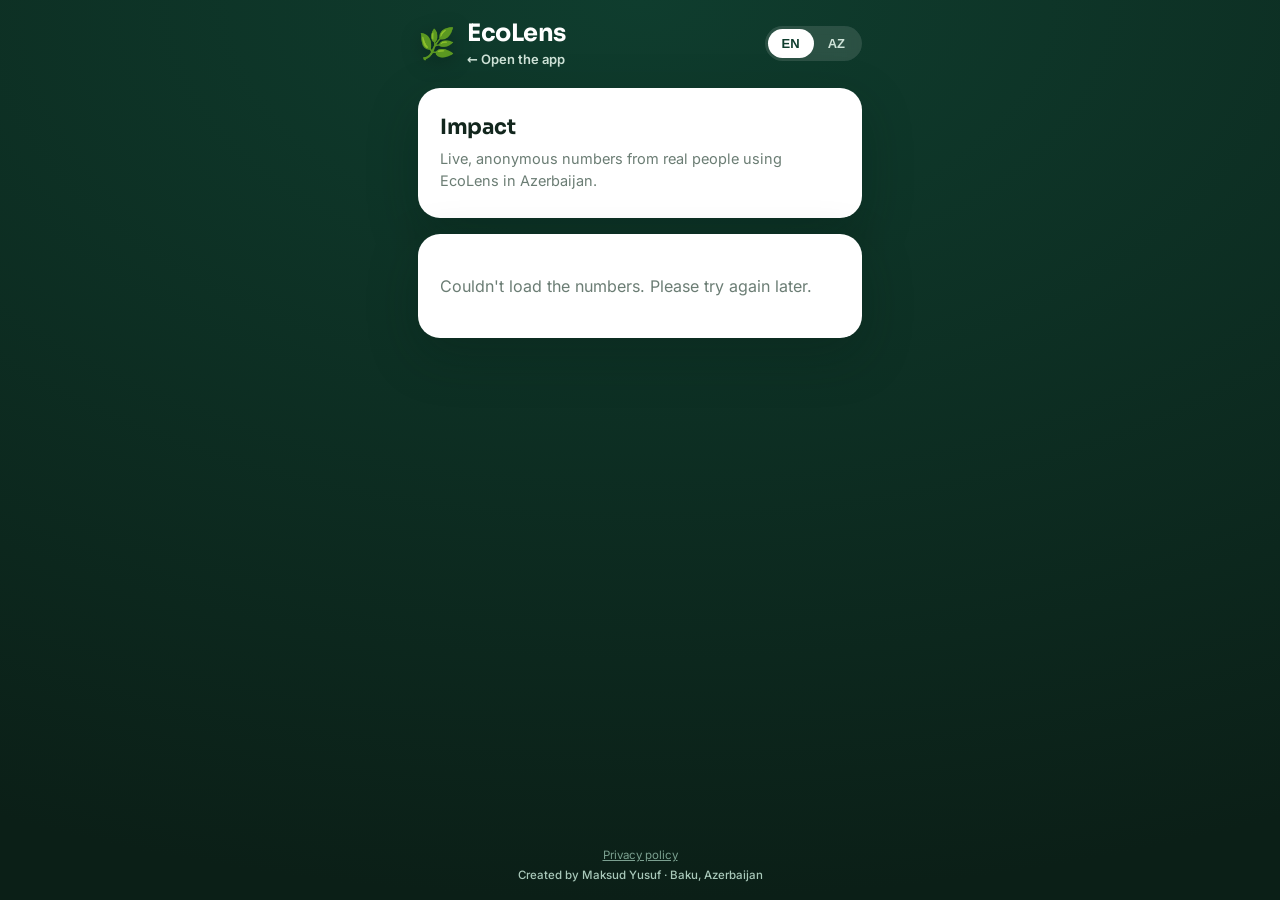
==== public/impact.html @ 8aae0c42 "EcoLens website (public files only; source is private)" ====
<!DOCTYPE html>
<html lang="en">
  <head>
    <meta charset="UTF-8" />
    <meta name="viewport" content="width=device-width, initial-scale=1.0, viewport-fit=cover" />
    <meta name="theme-color" content="#0f3d2e" />
    <title>EcoLens Impact</title>
    <meta
      name="description"
      content="Live, anonymous numbers from EcoLens, the AI waste-sorting assistant for Azerbaijan: items sorted, recycling rate and measured AI accuracy."
    />
    <link rel="icon" href="icons/favicon-32.png" sizes="32x32" />
    <link rel="stylesheet" href="fonts.css" />
    <link rel="stylesheet" href="styles.css" />
    <style>
      .back-link {
        color: #cfe3d8;
        font-size: 13px;
        font-weight: 600;
        text-decoration: none;
      }
      .back-link:hover {
        color: #fff;
      }
      .lead {
        font-size: 14.5px;
        line-height: 1.5;
        margin: 0;
      }
      .stat-grid {
        display: grid;
        grid-template-columns: 1fr 1fr;
        gap: 10px;
      }
      .stat {
        background: var(--card);
        border-radius: 18px;
        box-shadow: var(--shadow);
        padding: 16px 16px 14px;
        animation: rise 0.4s cubic-bezier(0.2, 0.7, 0.2, 1) both;
      }
      .stat-num {
        font-family: "Sora", sans-serif;
        font-size: 30px;
        font-weight: 700;
        letter-spacing: -0.8px;
        color: var(--green-deep);
        line-height: 1.1;
        font-variant-numeric: tabular-nums;
      }
      .stat-label {
        margin-top: 4px;
        font-size: 12.5px;
        color: var(--muted);
        line-height: 1.35;
      }
      .section-sub {
        font-size: 13px;
        color: var(--muted);
        margin: 0 0 14px;
        line-height: 1.45;
      }
      .big-acc {
        display: flex;
        align-items: baseline;
        gap: 10px;
        margin-bottom: 14px;
      }
      .big-acc .stat-num {
        font-size: 40px;
      }
      .hbar {
        display: grid;
        grid-template-columns: 112px 1fr 44px;
        align-items: center;
        gap: 10px;
        font-size: 13px;
        margin-bottom: 8px;
      }
      .hbar-label {
        white-space: nowrap;
        overflow: hidden;
        text-overflow: ellipsis;
      }
      .hbar-track {
        display: block;
        height: 10px;
        border-radius: 999px;
        background: var(--line);
        overflow: hidden;
      }
      .hbar-fill {
        display: block;
        height: 100%;
        border-radius: 999px;
        background: var(--green);
      }
      .hbar-val {
        text-align: right;
        color: var(--muted);
        font-variant-numeric: tabular-nums;
      }
      .months {
        display: flex;
        align-items: flex-end;
        gap: 8px;
        height: 150px;
        padding-top: 18px;
      }
      .month {
        flex: 1;
        display: flex;
        flex-direction: column;
        align-items: center;
        justify-content: flex-end;
        height: 100%;
        min-width: 0;
      }
      .month-bar {
        width: 100%;
        max-width: 44px;
        border-radius: 8px 8px 3px 3px;
        background: linear-gradient(180deg, var(--green), #0f7a4d);
        min-height: 3px;
      }
      .month-bar.zero {
        background: var(--line);
      }
      .month-n {
        font-size: 12px;
        font-weight: 600;
        margin-bottom: 4px;
        font-variant-numeric: tabular-nums;
      }
      .month-label {
        font-size: 11.5px;
        color: var(--muted);
        margin-top: 6px;
        white-space: nowrap;
      }
      .method {
        margin: 0;
        padding-left: 18px;
        font-size: 13.5px;
        line-height: 1.55;
      }
      .method li + li {
        margin-top: 6px;
      }
      .empty-note {
        margin: 0;
        padding: 11px 14px;
        border-radius: 12px;
        background: var(--amber-soft);
        color: var(--amber);
        font-size: 13px;
        font-weight: 500;
      }
      .cta {
        display: block;
        text-align: center;
        text-decoration: none;
        margin-top: 4px;
      }
      .in-app #backLink, .in-app #ctaLink { display: none !important; }
    </style>
    <script>
      // Opened from the iOS app (in its browser sheet): hide links back to the website.
      if (new URLSearchParams(location.search).has("app")) document.documentElement.classList.add("in-app");
    </script>
  </head>
  <body>
    <div class="app">
      <header class="topbar">
        <div class="brand">
          <span class="leaf" aria-hidden="true">🌿</span>
          <div>
            <h1>EcoLens</h1>
            <a class="back-link" id="backLink" href="./" data-i18n="back">← Open the app</a>
          </div>
        </div>
        <div class="lang-toggle" role="group" aria-label="Language">
          <button data-lang="en" class="active">EN</button>
          <button data-lang="az">AZ</button>
        </div>
      </header>

      <main>
        <section class="card">
          <h2 data-i18n="title">Impact</h2>
          <p class="lead muted" id="lead" data-i18n="lead">
            Live, anonymous numbers from real people using EcoLens in Azerbaijan.
          </p>
        </section>

        <div id="loading" class="card boot">
          <div class="spinner"></div>
          <p class="muted" data-i18n="loading">Loading…</p>
        </div>
        <div id="failed" class="card hidden">
          <p class="muted" data-i18n="failed">Couldn't load the numbers. Please try again later.</p>
        </div>

        <div id="content" class="hidden" style="display: flex; flex-direction: column; gap: 16px">
          <div class="stat-grid">
            <div class="stat"><div class="stat-num" id="sScans">–</div><div class="stat-label" data-i18n="s_scans">items sorted</div></div>
            <div class="stat"><div class="stat-num" id="sUsers">–</div><div class="stat-label" data-i18n="s_users">people using it</div></div>
            <div class="stat"><div class="stat-num" id="sRecycle">–</div><div class="stat-label" id="sRecycleLabel">sent to recycling</div></div>
            <div class="stat"><div class="stat-num" id="sHaz">–</div><div class="stat-label" data-i18n="s_haz">hazardous & e-waste items kept out of the normal bin</div></div>
          </div>

          <section class="card">
            <h2 data-i18n="acc_title">Is the AI right?</h2>
            <p class="section-sub" data-i18n="acc_sub">
              After every result, people answer “Was this right?”. That's how EcoLens measures its real-world accuracy.
            </p>
            <div id="accBody"></div>
          </section>

          <section class="card">
            <h2 data-i18n="cat_title">What people scan</h2>
            <p class="section-sub" data-i18n="cat_sub">Share of all items, by the category the AI chose.</p>
            <div id="cats"></div>
          </section>

          <section class="card">
            <h2 data-i18n="month_title">Scans per month</h2>
            <div class="months" id="months"></div>
          </section>

          <section class="card">
            <h2 data-i18n="how_title">How it works</h2>
            <ul class="method">
              <li id="howModel"></li>
              <li data-i18n="how_2">The answer is structured data (category, bin, prep steps, harm) in English and Azerbaijani, tuned for Azerbaijan's still-developing collection system.</li>
              <li data-i18n="how_3">Numbers exclude demo and test accounts. Accuracy is what users report; it isn't an expert audit.</li>
              <li data-i18n="how_4">Photos aren't stored. Only the item name, category and the user's rating are saved.</li>
            </ul>
          </section>

          <a class="btn primary cta" id="ctaLink" href="./" data-i18n="cta">Try EcoLens</a>
        </div>
      </main>

      <footer class="footer">
        <span id="since"></span>
        <a href="privacy.html" data-i18n="privacy">Privacy policy</a>
        <div style="margin-top: 6px; color: #a9c9ba; font-weight: 500" data-i18n="credit">Created by Maksud Yusuf · Baku, Azerbaijan</div>
      </footer>
    </div>

    <script src="config.js"></script>
    <script>
      const I18N = {
        en: {
          back: "← Open the app",
          title: "Impact",
          lead: "Live, anonymous numbers from real people using EcoLens in Azerbaijan.",
          loading: "Loading…",
          failed: "Couldn't load the numbers. Please try again later.",
          s_scans: "items sorted",
          s_users: "people using it",
          s_recycle: "sent to recycling ({n} items)",
          s_haz: "hazardous & e-waste items kept out of the normal bin",
          acc_title: "Is the AI right?",
          acc_sub: "After every result, people answer “Was this right?”. That's how EcoLens measures its real-world accuracy.",
          acc_label: "correct · rated results: {n}",
          acc_none: "No ratings yet. Use the app and tap 👍 or 👎 under a result to help measure accuracy.",
          acc_few: "Early estimate — ratings so far: {n}.",
          band_high: "AI ≥ 90% sure",
          band_medium: "AI 70–89% sure",
          band_low: "AI < 70% sure",
          cal_sub: "Accuracy by how confident the AI said it was:",
          cat_title: "What people scan",
          cat_sub: "Share of all items, by the category the AI chose.",
          month_title: "Scans per month",
          how_title: "How it works",
          how_1: "A photo is sent to Google's {model} with a prompt about Azerbaijan's recycling options.",
          how_2: "The answer is structured data (category, bin, prep steps, harm) in English and Azerbaijani, tuned for Azerbaijan's still-developing collection system.",
          how_3: "Numbers exclude demo and test accounts. Accuracy is what users report; it isn't an expert audit.",
          how_4: "Photos aren't stored. Only the item name, category and the user's rating are saved.",
          cta: "Try EcoLens",
          since: "Since {date} ·",
          privacy: "Privacy policy",
          credit: "Created by Maksud Yusuf · Baku, Azerbaijan",
        },
        az: {
          back: "← Tətbiqi aç",
          title: "Təsir",
          lead: "Azərbaycanda EcoLens-dən istifadə edən real insanlardan canlı, anonim rəqəmlər.",
          loading: "Yüklənir…",
          failed: "Rəqəmlər yüklənmədi. Zəhmət olmasa sonra yenidən cəhd et.",
          s_scans: "əşya ayrılıb",
          s_users: "istifadəçi",
          s_recycle: "təkrar emala göndərilib ({n} əşya)",
          s_haz: "təhlükəli və elektron tullantı adi qutudan uzaq tutulub",
          acc_title: "Süni intellekt düz deyirmi?",
          acc_sub: "Hər nəticədən sonra insanlar “Bu düzgündür?” sualına cavab verir. EcoLens real dəqiqliyini belə ölçür.",
          acc_label: "düzgün, {n} qiymətləndirilmiş nəticədən",
          acc_none: "Hələ qiymət yoxdur. Tətbiqdə nəticənin altındakı 👍 və ya 👎 düyməsinə toxunaraq dəqiqliyi ölçməyə kömək et.",
          acc_few: "İlkin təxmin: hələlik cəmi {n} qiymət var.",
          band_high: "Sİ ≥ 90% əmin",
          band_medium: "Sİ 70–89% əmin",
          band_low: "Sİ < 70% əmin",
          cal_sub: "Sİ-nin özünün dediyi əminliyə görə dəqiqlik:",
          cat_title: "İnsanlar nə tarayır",
          cat_sub: "Bütün əşyaların payı, Sİ-nin seçdiyi kateqoriyaya görə.",
          month_title: "Aylıq taramalar",
          how_title: "Necə işləyir",
          how_1: "Şəkil Azərbaycanın təkrar emal imkanları haqqında təlimatla birlikdə Google-un {model} modelinə göndərilir.",
          how_2: "Cavab ingilis və Azərbaycan dillərində strukturlaşdırılmış məlumatdır (kateqoriya, qutu, hazırlıq, zərər) və Azərbaycanın inkişaf edən toplama sisteminə uyğunlaşdırılıb.",
          how_3: "Rəqəmlərə demo və test hesabları daxil deyil. Dəqiqlik istifadəçilərin bildirdiyidir, ekspert auditi deyil.",
          how_4: "Şəkillər saxlanmır. Yalnız əşyanın adı, kateqoriyası və istifadəçinin qiyməti saxlanılır.",
          cta: "EcoLens-i sına",
          since: "{date} tarixindən ·",
          privacy: "Məxfilik siyasəti",
          credit: "Müəllif: Maksud Yusuf · Bakı, Azərbaycan",
        },
      };
      const CATS = {
        plastic: { emoji: "🧴", color: "#d9b92b", en: "Plastic", az: "Plastik" },
        paper: { emoji: "📄", color: "#4a9df0", en: "Paper & card", az: "Kağız və karton" },
        glass: { emoji: "🍶", color: "#3fbf9c", en: "Glass", az: "Şüşə" },
        metal: { emoji: "🥫", color: "#8794a1", en: "Metal", az: "Metal" },
        organic: { emoji: "🍎", color: "#7bbf3f", en: "Organic", az: "Üzvi" },
        "e-waste": { emoji: "🔌", color: "#b06bd6", en: "E-waste", az: "Elektron" },
        hazardous: { emoji: "☣️", color: "#e0774a", en: "Hazardous", az: "Təhlükəli" },
        textile: { emoji: "👕", color: "#d66b9e", en: "Textile", az: "Tekstil" },
        "general-waste": { emoji: "🗑️", color: "#8a9a91", en: "General waste", az: "Ümumi tullantı" },
      };

      const params = new URLSearchParams(location.search);
      let lang = params.get("lang") === "az" ? "az" : "en";
      let stats = null;
      const $ = (id) => document.getElementById(id);
      const t = (k, vars = {}) =>
        Object.entries(vars).reduce((s, [k2, v]) => s.replace(`{${k2}}`, v), I18N[lang][k] || k);
      const esc = (s) =>
        String(s).replace(/[&<>"']/g, (c) => ({ "&": "&amp;", "<": "&lt;", ">": "&gt;", '"': "&quot;", "'": "&#39;" })[c]);
      const nf = () => new Intl.NumberFormat(lang === "az" ? "az" : "en");
      const pct = (a, b) => (b ? Math.round((a / b) * 100) : 0);
      // Many browsers ship no Azerbaijani date names, so spell them out.
      const AZ_MONTHS = ["yanvar", "fevral", "mart", "aprel", "may", "iyun", "iyul", "avqust", "sentyabr", "oktyabr", "noyabr", "dekabr"];
      const monthShort = (d) =>
        lang === "az"
          ? ["yan", "fev", "mar", "apr", "may", "iyn", "iyl", "avq", "sen", "okt", "noy", "dek"][d.getUTCMonth()]
          : d.toLocaleDateString("en", { month: "short", timeZone: "UTC" });
      const fullDate = (d) =>
        lang === "az"
          ? `${d.getDate()} ${AZ_MONTHS[d.getMonth()]} ${d.getFullYear()}`
          : d.toLocaleDateString("en", { year: "numeric", month: "long", day: "numeric" });

      function applyLang() {
        document.documentElement.lang = lang;
        document.querySelectorAll("[data-i18n]").forEach((el) => {
          el.textContent = t(el.dataset.i18n);
        });
        document.querySelectorAll(".lang-toggle button").forEach((b) =>
          b.classList.toggle("active", b.dataset.lang === lang)
        );
        $("backLink").href = $("ctaLink").href = lang === "az" ? "./?lang=az" : "./";
        if (stats) render();
      }
      document.querySelectorAll(".lang-toggle button").forEach((b) =>
        b.addEventListener("click", () => {
          lang = b.dataset.lang;
          applyLang();
        })
      );

      function hbar(label, value, total, color, valText) {
        const w = total ? Math.max(2, (value / total) * 100) : 0;
        return `<div class="hbar">
          <span class="hbar-label">${label}</span>
          <span class="hbar-track"><span class="hbar-fill" style="width:${w}%;background:${color}"></span></span>
          <span class="hbar-val">${valText}</span>
        </div>`;
      }

      function render() {
        const s = stats;
        const n = nf();
        $("sScans").textContent = n.format(s.scans);
        $("sUsers").textContent = n.format(s.users);
        $("sRecycle").textContent = pct(s.recyclable, s.scans) + "%";
        $("sRecycleLabel").textContent = t("s_recycle", { n: n.format(s.recyclable) });
        $("sHaz").textContent = n.format(s.hazardous);

        // Accuracy from user feedback, plus calibration by confidence band.
        const rated = s.feedback.correct + s.feedback.wrong;
        let acc = "";
        if (!rated) {
          acc = `<p class="empty-note">${t("acc_none")}</p>`;
        } else {
          acc = `<div class="big-acc"><span class="stat-num">${pct(s.feedback.correct, rated)}%</span>
            <span class="muted">${t("acc_label", { n: n.format(rated) })}</span></div>`;
          if (rated < 30) acc += `<p class="empty-note">${t("acc_few", { n: rated })}</p>`;
          if (s.calibration.length) {
            const order = { high: 0, medium: 1, low: 2 };
            acc += `<p class="section-sub" style="margin-top:14px">${t("cal_sub")}</p>`;
            acc += [...s.calibration]
              .sort((a, b) => order[a.band] - order[b.band])
              .map((c) =>
                hbar(t("band_" + c.band), c.correct, c.rated, "var(--green)", `${pct(c.correct, c.rated)}%`)
              )
              .join("");
          }
        }
        $("accBody").innerHTML = acc;

        // Categories, biggest first.
        const cats = Object.entries(s.categories).sort((a, b) => b[1] - a[1]);
        $("cats").innerHTML = cats
          .map(([k, v]) => {
            const m = CATS[k] || CATS["general-waste"];
            return hbar(`${m.emoji} ${esc(m[lang])}`, v, s.scans, m.color, `${pct(v, s.scans)}%`);
          })
          .join("");

        // Monthly activity (CSS bars).
        const max = Math.max(1, ...s.monthly.map((m) => m.n));
        $("months").innerHTML = s.monthly
          .map((m) => {
            const [y, mo] = m.month.split("-").map(Number);
            const label = monthShort(new Date(Date.UTC(y, mo - 1, 1)));
            const h = m.n ? Math.max(4, (m.n / max) * 100) : 2;
            return `<div class="month">
              <span class="month-n">${m.n}</span>
              <span class="month-bar ${m.n ? "" : "zero"}" style="height:${h}%"></span>
              <span class="month-label">${esc(label)}</span>
            </div>`;
          })
          .join("");

        $("howModel").textContent = t("how_1", { model: modelName(s.model) });
        $("since").textContent = s.since
          ? t("since", { date: fullDate(new Date(s.since)) })
          : "";
      }

      // "gemini-3.6-flash" → "Gemini 3.6 Flash"
      function modelName(id) {
        return String(id || "Gemini")
          .split("-")
          .map((w) => w.charAt(0).toUpperCase() + w.slice(1))
          .join(" ");
      }

      async function load() {
        try {
          const r = await fetch(window.ECOLENS.apiBase + "/stats");
          if (!r.ok) throw new Error("stats " + r.status);
          stats = await r.json();
          render();
          $("loading").classList.add("hidden");
          $("content").classList.remove("hidden");
        } catch (e) {
          $("loading").classList.add("hidden");
          $("failed").classList.remove("hidden");
        }
      }

      applyLang();
      load();
    </script>
  </body>
</html>
---- public/fonts.css ----
/* Self-hosted fonts (from @fontsource) so the app draws instantly, offline and
   inside the iOS app, without waiting on Google Fonts. Latin + Latin Extended
   cover English and Azerbaijani (ə, ğ, ı, ş …). */
@font-face {
  font-family: "Sora";
  font-style: normal;
  font-display: swap;
  font-weight: 500;
  src: url(fonts/sora-latin-ext-500-normal.woff2) format("woff2");
  unicode-range: U+0100-02BA,U+02BD-02C5,U+02C7-02CC,U+02CE-02D7,U+02DD-02FF,U+0304,U+0308,U+0329,U+1D00-1DBF,U+1E00-1E9F,U+1EF2-1EFF,U+2020,U+20A0-20AB,U+20AD-20C0,U+2113,U+2C60-2C7F,U+A720-A7FF;
}
@font-face {
  font-family: "Sora";
  font-style: normal;
  font-display: swap;
  font-weight: 500;
  src: url(fonts/sora-latin-500-normal.woff2) format("woff2");
  unicode-range: U+0000-00FF,U+0131,U+0152-0153,U+02BB-02BC,U+02C6,U+02DA,U+02DC,U+0304,U+0308,U+0329,U+2000-206F,U+20AC,U+2122,U+2191,U+2193,U+2212,U+2215,U+FEFF,U+FFFD;
}
@font-face {
  font-family: "Sora";
  font-style: normal;
  font-display: swap;
  font-weight: 600;
  src: url(fonts/sora-latin-ext-600-normal.woff2) format("woff2");
  unicode-range: U+0100-02BA,U+02BD-02C5,U+02C7-02CC,U+02CE-02D7,U+02DD-02FF,U+0304,U+0308,U+0329,U+1D00-1DBF,U+1E00-1E9F,U+1EF2-1EFF,U+2020,U+20A0-20AB,U+20AD-20C0,U+2113,U+2C60-2C7F,U+A720-A7FF;
}
@font-face {
  font-family: "Sora";
  font-style: normal;
  font-display: swap;
  font-weight: 600;
  src: url(fonts/sora-latin-600-normal.woff2) format("woff2");
  unicode-range: U+0000-00FF,U+0131,U+0152-0153,U+02BB-02BC,U+02C6,U+02DA,U+02DC,U+0304,U+0308,U+0329,U+2000-206F,U+20AC,U+2122,U+2191,U+2193,U+2212,U+2215,U+FEFF,U+FFFD;
}
@font-face {
  font-family: "Sora";
  font-style: normal;
  font-display: swap;
  font-weight: 700;
  src: url(fonts/sora-latin-ext-700-normal.woff2) format("woff2");
  unicode-range: U+0100-02BA,U+02BD-02C5,U+02C7-02CC,U+02CE-02D7,U+02DD-02FF,U+0304,U+0308,U+0329,U+1D00-1DBF,U+1E00-1E9F,U+1EF2-1EFF,U+2020,U+20A0-20AB,U+20AD-20C0,U+2113,U+2C60-2C7F,U+A720-A7FF;
}
@font-face {
  font-family: "Sora";
  font-style: normal;
  font-display: swap;
  font-weight: 700;
  src: url(fonts/sora-latin-700-normal.woff2) format("woff2");
  unicode-range: U+0000-00FF,U+0131,U+0152-0153,U+02BB-02BC,U+02C6,U+02DA,U+02DC,U+0304,U+0308,U+0329,U+2000-206F,U+20AC,U+2122,U+2191,U+2193,U+2212,U+2215,U+FEFF,U+FFFD;
}
@font-face {
  font-family: "Inter";
  font-style: normal;
  font-display: swap;
  font-weight: 400;
  src: url(fonts/inter-latin-ext-400-normal.woff2) format("woff2");
  unicode-range: U+0100-02BA,U+02BD-02C5,U+02C7-02CC,U+02CE-02D7,U+02DD-02FF,U+0304,U+0308,U+0329,U+1D00-1DBF,U+1E00-1E9F,U+1EF2-1EFF,U+2020,U+20A0-20AB,U+20AD-20C0,U+2113,U+2C60-2C7F,U+A720-A7FF;
}
@font-face {
  font-family: "Inter";
  font-style: normal;
  font-display: swap;
  font-weight: 400;
  src: url(fonts/inter-latin-400-normal.woff2) format("woff2");
  unicode-range: U+0000-00FF,U+0131,U+0152-0153,U+02BB-02BC,U+02C6,U+02DA,U+02DC,U+0304,U+0308,U+0329,U+2000-206F,U+20AC,U+2122,U+2191,U+2193,U+2212,U+2215,U+FEFF,U+FFFD;
}
@font-face {
  font-family: "Inter";
  font-style: normal;
  font-display: swap;
  font-weight: 500;
  src: url(fonts/inter-latin-ext-500-normal.woff2) format("woff2");
  unicode-range: U+0100-02BA,U+02BD-02C5,U+02C7-02CC,U+02CE-02D7,U+02DD-02FF,U+0304,U+0308,U+0329,U+1D00-1DBF,U+1E00-1E9F,U+1EF2-1EFF,U+2020,U+20A0-20AB,U+20AD-20C0,U+2113,U+2C60-2C7F,U+A720-A7FF;
}
@font-face {
  font-family: "Inter";
  font-style: normal;
  font-display: swap;
  font-weight: 500;
  src: url(fonts/inter-latin-500-normal.woff2) format("woff2");
  unicode-range: U+0000-00FF,U+0131,U+0152-0153,U+02BB-02BC,U+02C6,U+02DA,U+02DC,U+0304,U+0308,U+0329,U+2000-206F,U+20AC,U+2122,U+2191,U+2193,U+2212,U+2215,U+FEFF,U+FFFD;
}
@font-face {
  font-family: "Inter";
  font-style: normal;
  font-display: swap;
  font-weight: 600;
  src: url(fonts/inter-latin-ext-600-normal.woff2) format("woff2");
  unicode-range: U+0100-02BA,U+02BD-02C5,U+02C7-02CC,U+02CE-02D7,U+02DD-02FF,U+0304,U+0308,U+0329,U+1D00-1DBF,U+1E00-1E9F,U+1EF2-1EFF,U+2020,U+20A0-20AB,U+20AD-20C0,U+2113,U+2C60-2C7F,U+A720-A7FF;
}
@font-face {
  font-family: "Inter";
  font-style: normal;
  font-display: swap;
  font-weight: 600;
  src: url(fonts/inter-latin-600-normal.woff2) format("woff2");
  unicode-range: U+0000-00FF,U+0131,U+0152-0153,U+02BB-02BC,U+02C6,U+02DA,U+02DC,U+0304,U+0308,U+0329,U+2000-206F,U+20AC,U+2122,U+2191,U+2193,U+2212,U+2215,U+FEFF,U+FFFD;
}
---- public/styles.css ----
:root {
  --bg: #0b1f17;
  --bg-grad-1: #0f3d2e;
  --bg-grad-2: #0b1f17;
  --card: #ffffff;
  --ink: #12261d;
  --muted: #6b7d74;
  --line: #e4ece7;
  --green: #17915f;
  --green-deep: #0f3d2e;
  --green-soft: #e8f6ef;
  --amber: #c9821a;
  --amber-soft: #fdf1de;
  --red: #c14444;
  --red-soft: #fbe9e9;
  --radius: 22px;
  --shadow: 0 18px 50px rgba(6, 30, 20, 0.28);
}

* {
  box-sizing: border-box;
}

html,
body {
  margin: 0;
  min-height: 100%;
}

body {
  font-family: "Inter", system-ui, -apple-system, sans-serif;
  color: var(--ink);
  background: radial-gradient(120% 100% at 50% 0%, var(--bg-grad-1), var(--bg-grad-2));
  background-attachment: fixed;
  -webkit-font-smoothing: antialiased;
}

.app {
  max-width: 480px;
  margin: 0 auto;
  min-height: 100dvh;
  display: flex;
  flex-direction: column;
  padding: calc(env(safe-area-inset-top) + 18px) 18px calc(env(safe-area-inset-bottom) + 18px);
}

/* Top bar */
.topbar {
  display: flex;
  align-items: center;
  justify-content: space-between;
  gap: 12px;
  margin-bottom: 20px;
}

.brand {
  display: flex;
  align-items: center;
  gap: 12px;
}

.leaf {
  font-size: 30px;
  filter: drop-shadow(0 4px 10px rgba(0, 0, 0, 0.3));
}

.brand h1 {
  font-family: "Sora", sans-serif;
  font-size: 24px;
  font-weight: 700;
  letter-spacing: -0.5px;
  margin: 0;
  color: #fff;
}

.tagline {
  margin: 2px 0 0;
  font-size: 12.5px;
  color: #a9c9ba;
}

.lang-toggle {
  display: flex;
  background: rgba(255, 255, 255, 0.12);
  border-radius: 999px;
  padding: 3px;
  backdrop-filter: blur(6px);
}

.lang-toggle button {
  border: 0;
  background: transparent;
  color: #cfe3d8;
  font-weight: 600;
  font-size: 13px;
  padding: 7px 14px;
  border-radius: 999px;
  cursor: pointer;
  transition: all 0.2s ease;
}

.lang-toggle button.active {
  background: #fff;
  color: var(--green-deep);
}

main {
  flex: 1;
  display: flex;
  flex-direction: column;
  gap: 16px;
}

/* Cards */
.card {
  background: var(--card);
  border-radius: var(--radius);
  box-shadow: var(--shadow);
  padding: 26px 22px;
  animation: rise 0.4s cubic-bezier(0.2, 0.7, 0.2, 1) both;
}

@keyframes rise {
  from {
    opacity: 0;
    transform: translateY(14px);
  }
}

.hidden {
  display: none !important;
}

.muted {
  color: var(--muted);
}

h2 {
  font-family: "Sora", sans-serif;
  font-size: 21px;
  margin: 0 0 8px;
  letter-spacing: -0.3px;
}

/* Capture card */
.capture {
  text-align: center;
}

.capture-illustration {
  font-size: 46px;
  margin-bottom: 8px;
}

.capture p {
  font-size: 14.5px;
  line-height: 1.5;
  margin: 0 0 22px;
}

.capture-actions {
  display: flex;
  flex-direction: column;
  gap: 10px;
}

/* Buttons */
.btn {
  border: 0;
  border-radius: 14px;
  padding: 15px 18px;
  font-family: "Inter", sans-serif;
  font-size: 15px;
  font-weight: 600;
  cursor: pointer;
  transition: transform 0.12s ease, box-shadow 0.2s ease, background 0.2s ease;
}

.btn:active {
  transform: scale(0.98);
}

.btn.primary {
  background: linear-gradient(135deg, var(--green), #0f7a4d);
  color: #fff;
  box-shadow: 0 10px 24px rgba(23, 145, 95, 0.35);
}

.btn.ghost {
  background: var(--green-soft);
  color: var(--green-deep);
}

.btn[disabled] {
  opacity: 0.6;
  cursor: default;
}

/* Preview */
.preview-image-wrap {
  position: relative;
  border-radius: 16px;
  overflow: hidden;
  background: #eef2f0;
  aspect-ratio: 4 / 3;
  margin-bottom: 16px;
}

.preview-image-wrap img {
  width: 100%;
  height: 100%;
  object-fit: cover;
  display: block;
}

.preview-actions {
  display: flex;
  gap: 10px;
}

.preview-actions .btn {
  flex: 1;
}

/* Scan overlay */
.scan-overlay {
  position: absolute;
  inset: 0;
  background: rgba(9, 32, 22, 0.55);
  backdrop-filter: blur(2px);
  display: flex;
  flex-direction: column;
  align-items: center;
  justify-content: center;
  gap: 14px;
}

.scan-line {
  position: absolute;
  left: 0;
  right: 0;
  height: 3px;
  background: linear-gradient(90deg, transparent, #4be8a5, transparent);
  box-shadow: 0 0 14px #4be8a5;
  animation: scan 1.6s ease-in-out infinite;
}

@keyframes scan {
  0%,
  100% {
    top: 8%;
  }
  50% {
    top: 92%;
  }
}

.scan-text {
  color: #eafff5;
  font-weight: 600;
  font-size: 14px;
  letter-spacing: 0.3px;
  z-index: 1;
}

/* Result */
.result-head {
  display: flex;
  align-items: flex-start;
  justify-content: space-between;
  gap: 12px;
  margin-bottom: 16px;
}

.result-title h2 {
  margin-bottom: 3px;
}

.result-material {
  font-size: 13.5px;
  color: var(--muted);
}

.badge {
  flex-shrink: 0;
  display: inline-flex;
  align-items: center;
  gap: 6px;
  padding: 8px 13px;
  border-radius: 999px;
  font-size: 12.5px;
  font-weight: 700;
  white-space: nowrap;
}

.badge.recyclable {
  background: var(--green-soft);
  color: var(--green);
}

.badge.not {
  background: var(--red-soft);
  color: var(--red);
}

.cat-strip {
  display: flex;
  align-items: center;
  gap: 10px;
  padding: 12px 14px;
  border-radius: 14px;
  margin-bottom: 16px;
  font-weight: 600;
  font-size: 14px;
}

.cat-emoji {
  font-size: 22px;
}

.rows {
  display: flex;
  flex-direction: column;
  gap: 14px;
}

.row {
  display: flex;
  gap: 12px;
  align-items: flex-start;
}

.row-icon {
  flex-shrink: 0;
  width: 34px;
  height: 34px;
  border-radius: 10px;
  display: grid;
  place-items: center;
  font-size: 17px;
  background: var(--green-soft);
}

.row-body h3 {
  margin: 0 0 3px;
  font-size: 12px;
  text-transform: uppercase;
  letter-spacing: 0.6px;
  color: var(--muted);
  font-weight: 600;
}

.row-body p {
  margin: 0;
  font-size: 14.5px;
  line-height: 1.45;
}

.row.tip .row-icon {
  background: var(--amber-soft);
}

.row.harm .row-icon {
  background: var(--red-soft);
}

.row.note .row-icon {
  background: #eaf1fb;
}

.az-note {
  margin-top: 16px;
  padding: 13px 15px;
  border-radius: 14px;
  background: linear-gradient(135deg, #f4faf7, #eef6f1);
  border: 1px solid var(--line);
  font-size: 13.5px;
  line-height: 1.5;
  display: flex;
  gap: 9px;
}

.az-note .flag {
  font-size: 17px;
}

.confidence {
  margin-top: 14px;
  font-size: 12px;
  color: var(--muted);
  display: flex;
  align-items: center;
  gap: 8px;
}

.confidence .bar {
  flex: 1;
  height: 5px;
  border-radius: 999px;
  background: var(--line);
  overflow: hidden;
}

.confidence .bar span {
  display: block;
  height: 100%;
  background: var(--green);
  border-radius: 999px;
}

.result-footer {
  margin-top: 18px;
}

.result-footer .btn {
  width: 100%;
}

.low-conf {
  margin-top: 12px;
  padding: 11px 14px;
  border-radius: 12px;
  background: var(--amber-soft);
  color: var(--amber);
  font-size: 13px;
  font-weight: 500;
}

/* Nothing identifiable in the photo */
.nothing-found {
  text-align: center;
}
.nothing-found p {
  font-size: 14.5px;
  line-height: 1.5;
  margin: 0;
}

/* Error */
.error {
  text-align: center;
}

.error p {
  font-size: 14.5px;
  margin: 0 0 16px;
  color: var(--red);
}

/* User bar */
.userbar {
  display: flex;
  align-items: center;
  justify-content: space-between;
  gap: 10px;
  margin: -6px 0 16px;
  padding: 0 4px;
}
.user-email {
  color: #a9c9ba;
  font-size: 13px;
  overflow: hidden;
  text-overflow: ellipsis;
  white-space: nowrap;
}
.userbar-actions {
  display: flex;
  gap: 14px;
  flex-shrink: 0;
}
.link-btn {
  border: 0;
  background: transparent;
  color: #cfe3d8;
  font-family: inherit;
  font-size: 13px;
  font-weight: 600;
  cursor: pointer;
  padding: 0;
}
.link-btn:hover {
  color: #fff;
}
.link-btn.center {
  display: block;
  margin: 16px auto 0;
  color: var(--green);
}

/* Boot spinner */
.boot {
  text-align: center;
}
.spinner {
  width: 30px;
  height: 30px;
  margin: 0 auto 12px;
  border: 3px solid var(--line);
  border-top-color: var(--green);
  border-radius: 50%;
  animation: spin 0.8s linear infinite;
}
@keyframes spin {
  to {
    transform: rotate(360deg);
  }
}

/* Auth */
.auth {
  text-align: center;
}
.auth-form {
  display: flex;
  flex-direction: column;
  gap: 10px;
  margin-top: 18px;
}
.field {
  width: 100%;
  border: 1.5px solid var(--line);
  border-radius: 14px;
  padding: 14px 16px;
  font-family: inherit;
  font-size: 15px;
  color: var(--ink);
  background: #fff;
  outline: none;
}
.field:focus {
  border-color: var(--green);
}
.auth-error {
  margin: 2px 0;
  font-size: 13px;
  color: var(--red);
  text-align: left;
}
.auth-error.info {
  color: var(--green);
}

/* History */
.history-head {
  display: flex;
  align-items: center;
  justify-content: space-between;
  margin-bottom: 14px;
}
.history-head h2 {
  margin: 0;
}
.history-head .link-btn {
  color: var(--green);
}
.history-list {
  display: flex;
  flex-direction: column;
  gap: 8px;
}
.history-item {
  display: flex;
  align-items: center;
  gap: 12px;
  padding: 12px 14px;
  border-radius: 14px;
  background: var(--green-soft);
}
.history-emoji {
  font-size: 22px;
}
.history-body {
  flex: 1;
  min-width: 0;
}
.history-name {
  font-size: 14.5px;
  font-weight: 600;
  color: var(--ink);
  white-space: nowrap;
  overflow: hidden;
  text-overflow: ellipsis;
}
.history-meta {
  font-size: 12.5px;
  color: var(--muted);
}
.history-badge {
  font-size: 16px;
  flex-shrink: 0;
}

/* Personal impact (History) */
.my-impact {
  margin: -4px 0 14px;
  padding: 11px 14px;
  border-radius: 12px;
  background: linear-gradient(135deg, #f4faf7, #eef6f1);
  border: 1px solid var(--line);
  font-size: 13px;
  line-height: 1.45;
  color: var(--green-deep);
  font-weight: 500;
}

/* "Was this right?" feedback */
.feedback {
  margin-top: 16px;
  padding: 12px 14px;
  border-radius: 14px;
  border: 1px dashed var(--line);
  display: flex;
  flex-wrap: wrap;
  align-items: center;
  justify-content: space-between;
  gap: 10px;
  font-size: 13.5px;
}
.fb-q {
  font-weight: 600;
}
.fb-actions {
  display: flex;
  gap: 8px;
}
.fb-btn {
  border: 1.5px solid var(--line);
  background: #fff;
  border-radius: 999px;
  padding: 7px 14px;
  font-family: inherit;
  font-size: 13px;
  font-weight: 600;
  color: var(--ink);
  cursor: pointer;
}
.fb-btn:hover {
  border-color: var(--green);
}
.fb-form {
  display: flex;
  gap: 8px;
  width: 100%;
}
.fb-form .field {
  flex: 1;
  min-width: 0;
  padding: 10px 12px;
  font-size: 14px;
}
.fb-form .btn {
  padding: 10px 16px;
  font-size: 14px;
}
.fb-thanks {
  margin: 0;
  color: var(--green);
  font-weight: 500;
}
.fb-error {
  margin: 0;
  width: 100%;
  color: var(--red);
  font-size: 12.5px;
}

/* Account (delete) */
.account-zone {
  margin-top: 18px;
  padding-top: 14px;
  border-top: 1px solid var(--line);
  text-align: center;
}
.link-btn.danger {
  color: var(--red);
}
.footer a {
  color: inherit;
}

/* Map */
.map-status {
  font-size: 13px;
  margin: 2px 0 12px;
}
.map-canvas {
  width: 100%;
  height: 360px;
  border: 0;
  border-radius: 14px;
  background: #eef2f0;
  display: block;
}

.quota {
  margin: 16px 0 0;
  font-size: 13px;
  color: var(--muted);
  min-height: 18px;
}

.quota.quota-empty {
  color: var(--amber);
  font-weight: 600;
}

/* Footer */
.footer .credit {
  margin-top: 6px;
  color: #a9c9ba;
  font-weight: 500;
}
.footer {
  text-align: center;
  margin-top: 20px;
  font-size: 11.5px;
  color: #7ba090;
}

/* iOS app: behave like an app, not a web page — no text selection, long-press
   callouts or grey tap flashes (text fields stay editable). */
html.native {
  -webkit-user-select: none;
  user-select: none;
  -webkit-touch-callout: none;
  -webkit-tap-highlight-color: transparent;
}
html.native input,
html.native textarea {
  -webkit-user-select: text;
  user-select: text;
}
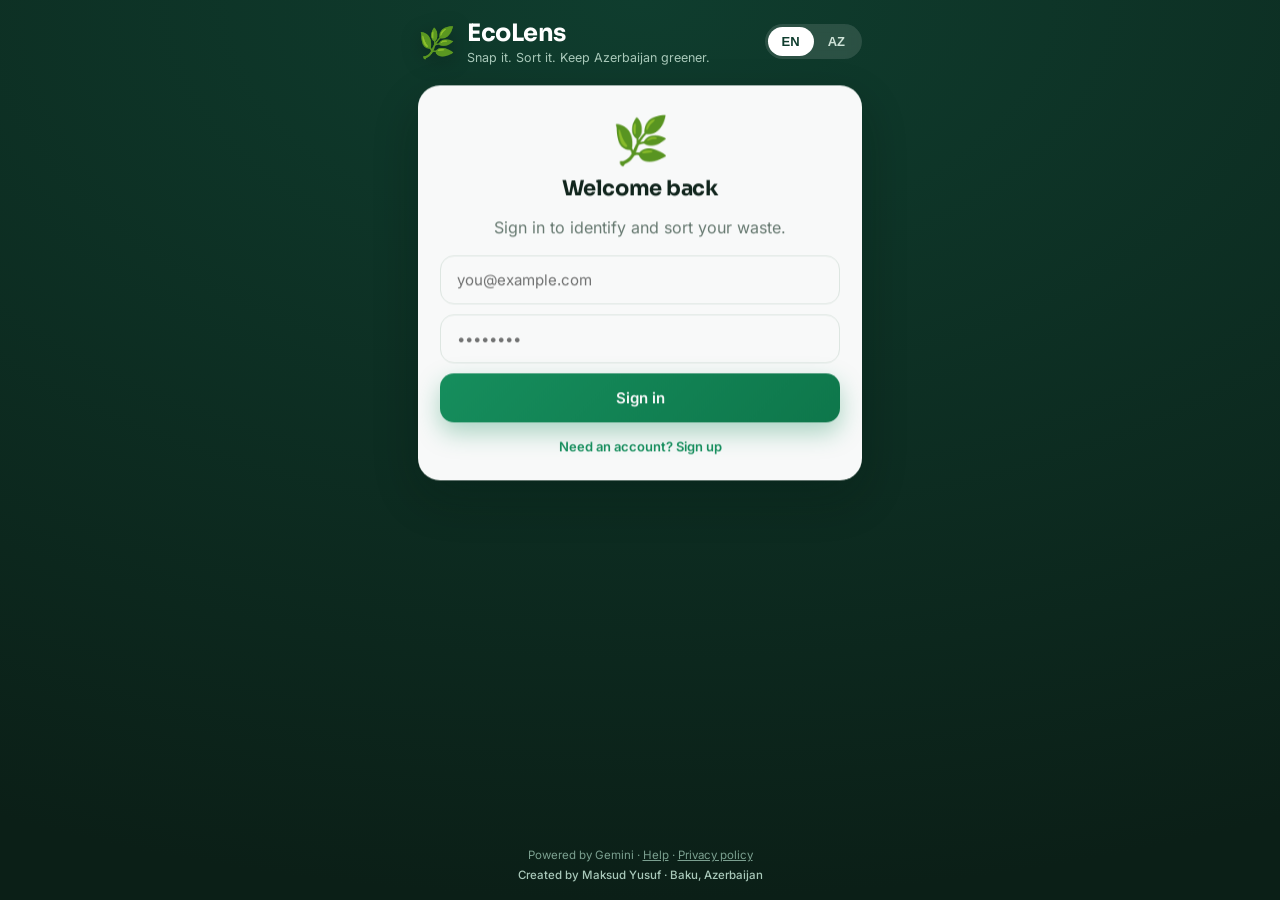
==== commit c6c8cc87: "Update website (2026-11-12)" ====
--- a/public/impact.html
+++ b/public/impact.html
@@ -1,467 +1,11 @@
 <!DOCTYPE html>
 <html lang="en">
   <head>
-    <meta charset="UTF-8" />
-    <meta name="viewport" content="width=device-width, initial-scale=1.0, viewport-fit=cover" />
-    <meta name="theme-color" content="#0f3d2e" />
-    <title>EcoLens Impact</title>
-    <meta
-      name="description"
-      content="Live, anonymous numbers from EcoLens, the AI waste-sorting assistant for Azerbaijan: items sorted, recycling rate and measured AI accuracy."
-    />
-    <link rel="icon" href="icons/favicon-32.png" sizes="32x32" />
-    <link rel="stylesheet" href="fonts.css" />
-    <link rel="stylesheet" href="styles.css" />
-    <style>
-      .back-link {
-        color: #cfe3d8;
-        font-size: 13px;
-        font-weight: 600;
-        text-decoration: none;
-      }
-      .back-link:hover {
-        color: #fff;
-      }
-      .lead {
-        font-size: 14.5px;
-        line-height: 1.5;
-        margin: 0;
-      }
-      .stat-grid {
-        display: grid;
-        grid-template-columns: 1fr 1fr;
-        gap: 10px;
-      }
-      .stat {
-        background: var(--card);
-        border-radius: 18px;
-        box-shadow: var(--shadow);
-        padding: 16px 16px 14px;
-        animation: rise 0.4s cubic-bezier(0.2, 0.7, 0.2, 1) both;
-      }
-      .stat-num {
-        font-family: "Sora", sans-serif;
-        font-size: 30px;
-        font-weight: 700;
-        letter-spacing: -0.8px;
-        color: var(--green-deep);
-        line-height: 1.1;
-        font-variant-numeric: tabular-nums;
-      }
-      .stat-label {
-        margin-top: 4px;
-        font-size: 12.5px;
-        color: var(--muted);
-        line-height: 1.35;
-      }
-      .section-sub {
-        font-size: 13px;
-        color: var(--muted);
-        margin: 0 0 14px;
-        line-height: 1.45;
-      }
-      .big-acc {
-        display: flex;
-        align-items: baseline;
-        gap: 10px;
-        margin-bottom: 14px;
-      }
-      .big-acc .stat-num {
-        font-size: 40px;
-      }
-      .hbar {
-        display: grid;
-        grid-template-columns: 112px 1fr 44px;
-        align-items: center;
-        gap: 10px;
-        font-size: 13px;
-        margin-bottom: 8px;
-      }
-      .hbar-label {
-        white-space: nowrap;
-        overflow: hidden;
-        text-overflow: ellipsis;
-      }
-      .hbar-track {
-        display: block;
-        height: 10px;
-        border-radius: 999px;
-        background: var(--line);
-        overflow: hidden;
-      }
-      .hbar-fill {
-        display: block;
-        height: 100%;
-        border-radius: 999px;
-        background: var(--green);
-      }
-      .hbar-val {
-        text-align: right;
-        color: var(--muted);
-        font-variant-numeric: tabular-nums;
-      }
-      .months {
-        display: flex;
-        align-items: flex-end;
-        gap: 8px;
-        height: 150px;
-        padding-top: 18px;
-      }
-      .month {
-        flex: 1;
-        display: flex;
-        flex-direction: column;
-        align-items: center;
-        justify-content: flex-end;
-        height: 100%;
-        min-width: 0;
-      }
-      .month-bar {
-        width: 100%;
-        max-width: 44px;
-        border-radius: 8px 8px 3px 3px;
-        background: linear-gradient(180deg, var(--green), #0f7a4d);
-        min-height: 3px;
-      }
-      .month-bar.zero {
-        background: var(--line);
-      }
-      .month-n {
-        font-size: 12px;
-        font-weight: 600;
-        margin-bottom: 4px;
-        font-variant-numeric: tabular-nums;
-      }
-      .month-label {
-        font-size: 11.5px;
-        color: var(--muted);
-        margin-top: 6px;
-        white-space: nowrap;
-      }
-      .method {
-        margin: 0;
-        padding-left: 18px;
-        font-size: 13.5px;
-        line-height: 1.55;
-      }
-      .method li + li {
-        margin-top: 6px;
-      }
-      .empty-note {
-        margin: 0;
-        padding: 11px 14px;
-        border-radius: 12px;
-        background: var(--amber-soft);
-        color: var(--amber);
-        font-size: 13px;
-        font-weight: 500;
-      }
-      .cta {
-        display: block;
-        text-align: center;
-        text-decoration: none;
-        margin-top: 4px;
-      }
-      .in-app #backLink, .in-app #ctaLink { display: none !important; }
-    </style>
-    <script>
-      // Opened from the iOS app (in its browser sheet): hide links back to the website.
-      if (new URLSearchParams(location.search).has("app")) document.documentElement.classList.add("in-app");
-    </script>
+    <meta charset="utf-8" />
+    <meta name="robots" content="noindex" />
+    <title>EcoLens</title>
+    <!-- The Impact page was removed; old links (posters, App Store) go to the app. -->
+    <meta http-equiv="refresh" content="0; url=./" />
   </head>
-  <body>
-    <div class="app">
-      <header class="topbar">
-        <div class="brand">
-          <span class="leaf" aria-hidden="true">🌿</span>
-          <div>
-            <h1>EcoLens</h1>
-            <a class="back-link" id="backLink" href="./" data-i18n="back">← Open the app</a>
-          </div>
-        </div>
-        <div class="lang-toggle" role="group" aria-label="Language">
-          <button data-lang="en" class="active">EN</button>
-          <button data-lang="az">AZ</button>
-        </div>
-      </header>
-
-      <main>
-        <section class="card">
-          <h2 data-i18n="title">Impact</h2>
-          <p class="lead muted" id="lead" data-i18n="lead">
-            Live, anonymous numbers from real people using EcoLens in Azerbaijan.
-          </p>
-        </section>
-
-        <div id="loading" class="card boot">
-          <div class="spinner"></div>
-          <p class="muted" data-i18n="loading">Loading…</p>
-        </div>
-        <div id="failed" class="card hidden">
-          <p class="muted" data-i18n="failed">Couldn't load the numbers. Please try again later.</p>
-        </div>
-
-        <div id="content" class="hidden" style="display: flex; flex-direction: column; gap: 16px">
-          <div class="stat-grid">
-            <div class="stat"><div class="stat-num" id="sScans">–</div><div class="stat-label" data-i18n="s_scans">items sorted</div></div>
-            <div class="stat"><div class="stat-num" id="sUsers">–</div><div class="stat-label" data-i18n="s_users">people using it</div></div>
-            <div class="stat"><div class="stat-num" id="sRecycle">–</div><div class="stat-label" id="sRecycleLabel">sent to recycling</div></div>
-            <div class="stat"><div class="stat-num" id="sHaz">–</div><div class="stat-label" data-i18n="s_haz">hazardous & e-waste items kept out of the normal bin</div></div>
-          </div>
-
-          <section class="card">
-            <h2 data-i18n="acc_title">Is the AI right?</h2>
-            <p class="section-sub" data-i18n="acc_sub">
-              After every result, people answer “Was this right?”. That's how EcoLens measures its real-world accuracy.
-            </p>
-            <div id="accBody"></div>
-          </section>
-
-          <section class="card">
-            <h2 data-i18n="cat_title">What people scan</h2>
-            <p class="section-sub" data-i18n="cat_sub">Share of all items, by the category the AI chose.</p>
-            <div id="cats"></div>
-          </section>
-
-          <section class="card">
-            <h2 data-i18n="month_title">Scans per month</h2>
-            <div class="months" id="months"></div>
-          </section>
-
-          <section class="card">
-            <h2 data-i18n="how_title">How it works</h2>
-            <ul class="method">
-              <li id="howModel"></li>
-              <li data-i18n="how_2">The answer is structured data (category, bin, prep steps, harm) in English and Azerbaijani, tuned for Azerbaijan's still-developing collection system.</li>
-              <li data-i18n="how_3">Numbers exclude demo and test accounts. Accuracy is what users report; it isn't an expert audit.</li>
-              <li data-i18n="how_4">Photos aren't stored. Only the item name, category and the user's rating are saved.</li>
-            </ul>
-          </section>
-
-          <a class="btn primary cta" id="ctaLink" href="./" data-i18n="cta">Try EcoLens</a>
-        </div>
-      </main>
-
-      <footer class="footer">
-        <span id="since"></span>
-        <a href="privacy.html" data-i18n="privacy">Privacy policy</a>
-        <div style="margin-top: 6px; color: #a9c9ba; font-weight: 500" data-i18n="credit">Created by Maksud Yusuf · Baku, Azerbaijan</div>
-      </footer>
-    </div>
-
-    <script src="config.js"></script>
-    <script>
-      const I18N = {
-        en: {
-          back: "← Open the app",
-          title: "Impact",
-          lead: "Live, anonymous numbers from real people using EcoLens in Azerbaijan.",
-          loading: "Loading…",
-          failed: "Couldn't load the numbers. Please try again later.",
-          s_scans: "items sorted",
-          s_users: "people using it",
-          s_recycle: "sent to recycling ({n} items)",
-          s_haz: "hazardous & e-waste items kept out of the normal bin",
-          acc_title: "Is the AI right?",
-          acc_sub: "After every result, people answer “Was this right?”. That's how EcoLens measures its real-world accuracy.",
-          acc_label: "correct · rated results: {n}",
-          acc_none: "No ratings yet. Use the app and tap 👍 or 👎 under a result to help measure accuracy.",
-          acc_few: "Early estimate — ratings so far: {n}.",
-          band_high: "AI ≥ 90% sure",
-          band_medium: "AI 70–89% sure",
-          band_low: "AI < 70% sure",
-          cal_sub: "Accuracy by how confident the AI said it was:",
-          cat_title: "What people scan",
-          cat_sub: "Share of all items, by the category the AI chose.",
-          month_title: "Scans per month",
-          how_title: "How it works",
-          how_1: "A photo is sent to Google's {model} with a prompt about Azerbaijan's recycling options.",
-          how_2: "The answer is structured data (category, bin, prep steps, harm) in English and Azerbaijani, tuned for Azerbaijan's still-developing collection system.",
-          how_3: "Numbers exclude demo and test accounts. Accuracy is what users report; it isn't an expert audit.",
-          how_4: "Photos aren't stored. Only the item name, category and the user's rating are saved.",
-          cta: "Try EcoLens",
-          since: "Since {date} ·",
-          privacy: "Privacy policy",
-          credit: "Created by Maksud Yusuf · Baku, Azerbaijan",
-        },
-        az: {
-          back: "← Tətbiqi aç",
-          title: "Təsir",
-          lead: "Azərbaycanda EcoLens-dən istifadə edən real insanlardan canlı, anonim rəqəmlər.",
-          loading: "Yüklənir…",
-          failed: "Rəqəmlər yüklənmədi. Zəhmət olmasa sonra yenidən cəhd et.",
-          s_scans: "əşya ayrılıb",
-          s_users: "istifadəçi",
-          s_recycle: "təkrar emala göndərilib ({n} əşya)",
-          s_haz: "təhlükəli və elektron tullantı adi qutudan uzaq tutulub",
-          acc_title: "Süni intellekt düz deyirmi?",
-          acc_sub: "Hər nəticədən sonra insanlar “Bu düzgündür?” sualına cavab verir. EcoLens real dəqiqliyini belə ölçür.",
-          acc_label: "düzgün, {n} qiymətləndirilmiş nəticədən",
-          acc_none: "Hələ qiymət yoxdur. Tətbiqdə nəticənin altındakı 👍 və ya 👎 düyməsinə toxunaraq dəqiqliyi ölçməyə kömək et.",
-          acc_few: "İlkin təxmin: hələlik cəmi {n} qiymət var.",
-          band_high: "Sİ ≥ 90% əmin",
-          band_medium: "Sİ 70–89% əmin",
-          band_low: "Sİ < 70% əmin",
-          cal_sub: "Sİ-nin özünün dediyi əminliyə görə dəqiqlik:",
-          cat_title: "İnsanlar nə tarayır",
-          cat_sub: "Bütün əşyaların payı, Sİ-nin seçdiyi kateqoriyaya görə.",
-          month_title: "Aylıq taramalar",
-          how_title: "Necə işləyir",
-          how_1: "Şəkil Azərbaycanın təkrar emal imkanları haqqında təlimatla birlikdə Google-un {model} modelinə göndərilir.",
-          how_2: "Cavab ingilis və Azərbaycan dillərində strukturlaşdırılmış məlumatdır (kateqoriya, qutu, hazırlıq, zərər) və Azərbaycanın inkişaf edən toplama sisteminə uyğunlaşdırılıb.",
-          how_3: "Rəqəmlərə demo və test hesabları daxil deyil. Dəqiqlik istifadəçilərin bildirdiyidir, ekspert auditi deyil.",
-          how_4: "Şəkillər saxlanmır. Yalnız əşyanın adı, kateqoriyası və istifadəçinin qiyməti saxlanılır.",
-          cta: "EcoLens-i sına",
-          since: "{date} tarixindən ·",
-          privacy: "Məxfilik siyasəti",
-          credit: "Müəllif: Maksud Yusuf · Bakı, Azərbaycan",
-        },
-      };
-      const CATS = {
-        plastic: { emoji: "🧴", color: "#d9b92b", en: "Plastic", az: "Plastik" },
-        paper: { emoji: "📄", color: "#4a9df0", en: "Paper & card", az: "Kağız və karton" },
-        glass: { emoji: "🍶", color: "#3fbf9c", en: "Glass", az: "Şüşə" },
-        metal: { emoji: "🥫", color: "#8794a1", en: "Metal", az: "Metal" },
-        organic: { emoji: "🍎", color: "#7bbf3f", en: "Organic", az: "Üzvi" },
-        "e-waste": { emoji: "🔌", color: "#b06bd6", en: "E-waste", az: "Elektron" },
-        hazardous: { emoji: "☣️", color: "#e0774a", en: "Hazardous", az: "Təhlükəli" },
-        textile: { emoji: "👕", color: "#d66b9e", en: "Textile", az: "Tekstil" },
-        "general-waste": { emoji: "🗑️", color: "#8a9a91", en: "General waste", az: "Ümumi tullantı" },
-      };
-
-      const params = new URLSearchParams(location.search);
-      let lang = params.get("lang") === "az" ? "az" : "en";
-      let stats = null;
-      const $ = (id) => document.getElementById(id);
-      const t = (k, vars = {}) =>
-        Object.entries(vars).reduce((s, [k2, v]) => s.replace(`{${k2}}`, v), I18N[lang][k] || k);
-      const esc = (s) =>
-        String(s).replace(/[&<>"']/g, (c) => ({ "&": "&amp;", "<": "&lt;", ">": "&gt;", '"': "&quot;", "'": "&#39;" })[c]);
-      const nf = () => new Intl.NumberFormat(lang === "az" ? "az" : "en");
-      const pct = (a, b) => (b ? Math.round((a / b) * 100) : 0);
-      // Many browsers ship no Azerbaijani date names, so spell them out.
-      const AZ_MONTHS = ["yanvar", "fevral", "mart", "aprel", "may", "iyun", "iyul", "avqust", "sentyabr", "oktyabr", "noyabr", "dekabr"];
-      const monthShort = (d) =>
-        lang === "az"
-          ? ["yan", "fev", "mar", "apr", "may", "iyn", "iyl", "avq", "sen", "okt", "noy", "dek"][d.getUTCMonth()]
-          : d.toLocaleDateString("en", { month: "short", timeZone: "UTC" });
-      const fullDate = (d) =>
-        lang === "az"
-          ? `${d.getDate()} ${AZ_MONTHS[d.getMonth()]} ${d.getFullYear()}`
-          : d.toLocaleDateString("en", { year: "numeric", month: "long", day: "numeric" });
-
-      function applyLang() {
-        document.documentElement.lang = lang;
-        document.querySelectorAll("[data-i18n]").forEach((el) => {
-          el.textContent = t(el.dataset.i18n);
-        });
-        document.querySelectorAll(".lang-toggle button").forEach((b) =>
-          b.classList.toggle("active", b.dataset.lang === lang)
-        );
-        $("backLink").href = $("ctaLink").href = lang === "az" ? "./?lang=az" : "./";
-        if (stats) render();
-      }
-      document.querySelectorAll(".lang-toggle button").forEach((b) =>
-        b.addEventListener("click", () => {
-          lang = b.dataset.lang;
-          applyLang();
-        })
-      );
-
-      function hbar(label, value, total, color, valText) {
-        const w = total ? Math.max(2, (value / total) * 100) : 0;
-        return `<div class="hbar">
-          <span class="hbar-label">${label}</span>
-          <span class="hbar-track"><span class="hbar-fill" style="width:${w}%;background:${color}"></span></span>
-          <span class="hbar-val">${valText}</span>
-        </div>`;
-      }
-
-      function render() {
-        const s = stats;
-        const n = nf();
-        $("sScans").textContent = n.format(s.scans);
-        $("sUsers").textContent = n.format(s.users);
-        $("sRecycle").textContent = pct(s.recyclable, s.scans) + "%";
-        $("sRecycleLabel").textContent = t("s_recycle", { n: n.format(s.recyclable) });
-        $("sHaz").textContent = n.format(s.hazardous);
-
-        // Accuracy from user feedback, plus calibration by confidence band.
-        const rated = s.feedback.correct + s.feedback.wrong;
-        let acc = "";
-        if (!rated) {
-          acc = `<p class="empty-note">${t("acc_none")}</p>`;
-        } else {
-          acc = `<div class="big-acc"><span class="stat-num">${pct(s.feedback.correct, rated)}%</span>
-            <span class="muted">${t("acc_label", { n: n.format(rated) })}</span></div>`;
-          if (rated < 30) acc += `<p class="empty-note">${t("acc_few", { n: rated })}</p>`;
-          if (s.calibration.length) {
-            const order = { high: 0, medium: 1, low: 2 };
-            acc += `<p class="section-sub" style="margin-top:14px">${t("cal_sub")}</p>`;
-            acc += [...s.calibration]
-              .sort((a, b) => order[a.band] - order[b.band])
-              .map((c) =>
-                hbar(t("band_" + c.band), c.correct, c.rated, "var(--green)", `${pct(c.correct, c.rated)}%`)
-              )
-              .join("");
-          }
-        }
-        $("accBody").innerHTML = acc;
-
-        // Categories, biggest first.
-        const cats = Object.entries(s.categories).sort((a, b) => b[1] - a[1]);
-        $("cats").innerHTML = cats
-          .map(([k, v]) => {
-            const m = CATS[k] || CATS["general-waste"];
-            return hbar(`${m.emoji} ${esc(m[lang])}`, v, s.scans, m.color, `${pct(v, s.scans)}%`);
-          })
-          .join("");
-
-        // Monthly activity (CSS bars).
-        const max = Math.max(1, ...s.monthly.map((m) => m.n));
-        $("months").innerHTML = s.monthly
-          .map((m) => {
-            const [y, mo] = m.month.split("-").map(Number);
-            const label = monthShort(new Date(Date.UTC(y, mo - 1, 1)));
-            const h = m.n ? Math.max(4, (m.n / max) * 100) : 2;
-            return `<div class="month">
-              <span class="month-n">${m.n}</span>
-              <span class="month-bar ${m.n ? "" : "zero"}" style="height:${h}%"></span>
-              <span class="month-label">${esc(label)}</span>
-            </div>`;
-          })
-          .join("");
-
-        $("howModel").textContent = t("how_1", { model: modelName(s.model) });
-        $("since").textContent = s.since
-          ? t("since", { date: fullDate(new Date(s.since)) })
-          : "";
-      }
-
-      // "gemini-3.6-flash" → "Gemini 3.6 Flash"
-      function modelName(id) {
-        return String(id || "Gemini")
-          .split("-")
-          .map((w) => w.charAt(0).toUpperCase() + w.slice(1))
-          .join(" ");
-      }
-
-      async function load() {
-        try {
-          const r = await fetch(window.ECOLENS.apiBase + "/stats");
-          if (!r.ok) throw new Error("stats " + r.status);
-          stats = await r.json();
-          render();
-          $("loading").classList.add("hidden");
-          $("content").classList.remove("hidden");
-        } catch (e) {
-          $("loading").classList.add("hidden");
-          $("failed").classList.remove("hidden");
-        }
-      }
-
-      applyLang();
-      load();
-    </script>
-  </body>
+  <body></body>
 </html>
